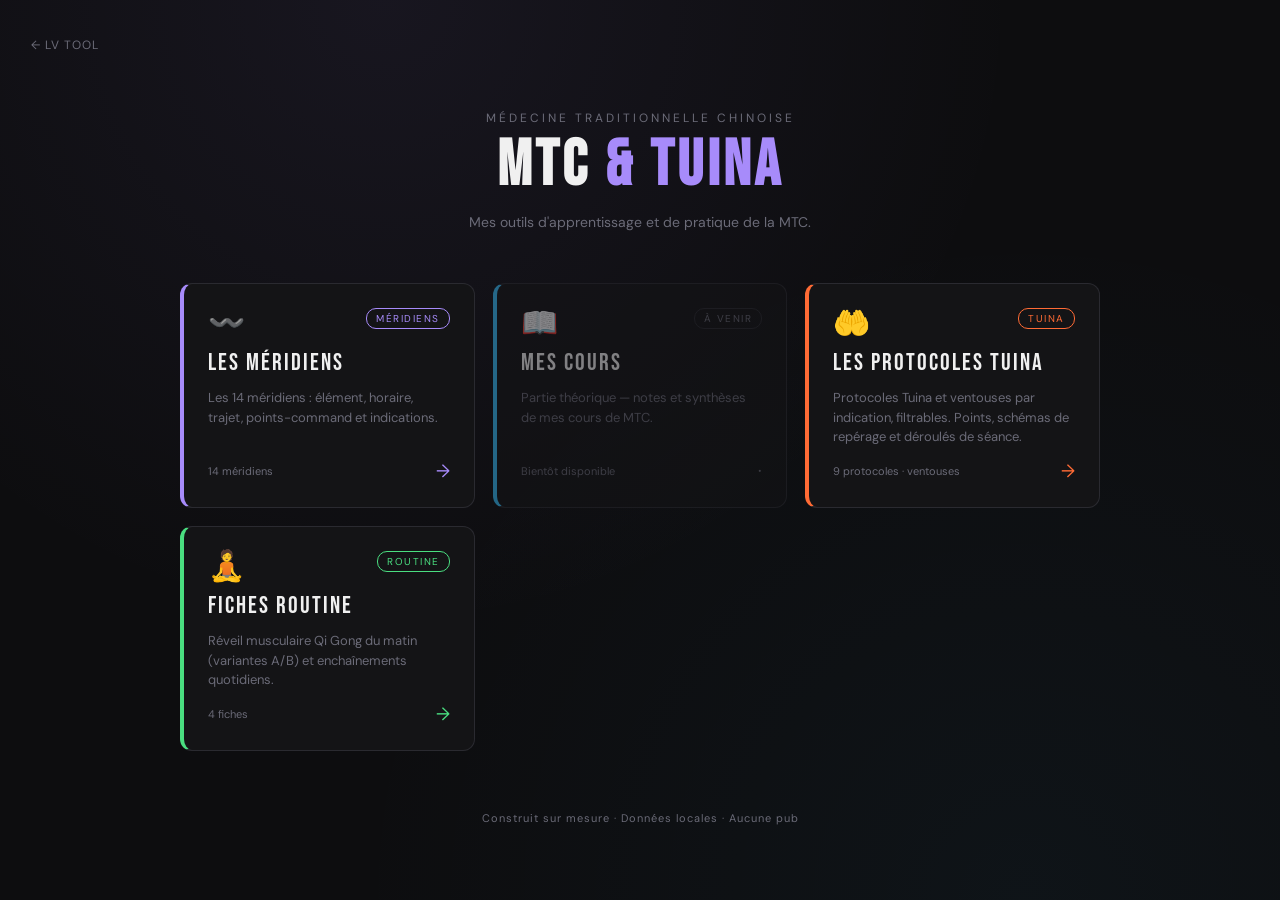
==== index.html @ 97e6f7b1 "feat: memoire de navigation LV (retour + reprise apres rechargement)" ====
<!DOCTYPE html>
<html lang="fr">
<head>
<meta charset="UTF-8">
<meta name="viewport" content="width=device-width, initial-scale=1.0">
<title>MTC — Mes Outils</title>
<link href="https://fonts.googleapis.com/css2?family=Bebas+Neue&family=DM+Sans:wght@400;500;600;700&display=swap" rel="stylesheet">
<style>
:root{--bg:#0d0d0f;--surf:#141416;--surf2:#1c1c20;--bdr:#2a2a30;--acc:#e8ff47;--acc2:#ff6b35;--warn:#ff9500;--txt:#f0f0f0;--mut:#6b6b78;--grn:#4ade80;--red:#f87171;--purp:#a78bfa;--blue:#38bdf8}
*{box-sizing:border-box;margin:0;padding:0}
html,body{background:var(--bg);color:var(--txt);font-family:'DM Sans',sans-serif;min-height:100vh;-webkit-font-smoothing:antialiased}
body{display:flex;flex-direction:column;align-items:center;padding:30px 20px 60px;background:radial-gradient(circle at 30% 0%,rgba(167,139,250,.07),transparent 50%),radial-gradient(circle at 80% 100%,rgba(56,189,248,.04),transparent 50%),var(--bg)}
.back{align-self:flex-start;font-size:12px;color:var(--mut);text-decoration:none;letter-spacing:1px;margin-bottom:30px;padding:6px 10px;border-radius:6px;border:1px solid transparent;transition:.2s}
.back:hover{color:var(--acc);border-color:var(--bdr)}
header{text-align:center;margin:20px 0 50px;animation:fadeIn .6s ease}
.hello{font-size:12px;letter-spacing:3px;text-transform:uppercase;color:var(--mut);margin-bottom:8px}
h1{font-family:'Bebas Neue',sans-serif;font-size:clamp(44px,7vw,64px);letter-spacing:4px;line-height:1;color:var(--txt)}
h1 .accent{color:var(--purp)}
.subtitle{font-size:14px;color:var(--mut);margin-top:14px;max-width:520px;line-height:1.5}
.tools{display:grid;grid-template-columns:repeat(auto-fit,minmax(260px,1fr));gap:18px;max-width:920px;width:100%}
.tool-card{position:relative;background:var(--surf);border:1px solid var(--bdr);border-left:4px solid var(--accent-color);border-radius:12px;padding:24px;text-decoration:none;color:inherit;transition:.25s;display:flex;flex-direction:column;gap:12px;animation:fadeUp .5s ease backwards;overflow:hidden}
.tool-card:nth-child(1){animation-delay:.1s}.tool-card:nth-child(2){animation-delay:.2s}.tool-card:nth-child(3){animation-delay:.3s}.tool-card:nth-child(4){animation-delay:.4s}
.tool-card.active{cursor:pointer}
.tool-card.active:hover{border-color:var(--accent-color);transform:translateY(-3px);box-shadow:0 10px 30px rgba(0,0,0,.3)}
.tool-card.coming-soon{opacity:.5;cursor:not-allowed}
.t-head{display:flex;justify-content:space-between;align-items:flex-start;gap:10px}
.t-icon{font-size:30px;line-height:1}
.t-tag{font-size:10px;letter-spacing:1.5px;text-transform:uppercase;color:var(--mut);padding:3px 9px;border:1px solid var(--bdr);border-radius:10px}
.tool-card.active .t-tag{color:var(--accent-color);border-color:var(--accent-color)}
.t-name{font-family:'Bebas Neue',sans-serif;font-size:24px;letter-spacing:2px;color:var(--txt);line-height:1.1}
.t-desc{font-size:13px;color:var(--mut);line-height:1.5;flex:1}
.t-foot{display:flex;justify-content:space-between;align-items:center;font-size:11px;color:var(--mut)}
.t-arrow{color:var(--mut);font-size:18px;transition:.2s}
.tool-card.active .t-arrow{color:var(--accent-color)}
.tool-card.active:hover .t-arrow{transform:translateX(4px)}
footer{margin-top:60px;font-size:11px;color:var(--mut);letter-spacing:1px;text-align:center}
@keyframes fadeIn{from{opacity:0}to{opacity:1}}
@keyframes fadeUp{from{opacity:0;transform:translateY(20px)}to{opacity:1;transform:translateY(0)}}
@media (max-width:600px){body{padding:24px 16px 40px}header{margin-bottom:36px}h1{font-size:38px;letter-spacing:2px}.tool-card{padding:20px}}
</style><script src="/lvnav.js"></script>
</head><body>

<a class="back" href="https://skeunou.github.io/">← LV TOOL</a>

<header>
  <div class="hello">Médecine Traditionnelle Chinoise</div>
  <h1>MTC <span class="accent">& TUINA</span></h1>
  <div class="subtitle">Mes outils d'apprentissage et de pratique de la MTC.</div>
</header>

<main class="tools">
  <a href="https://skeunou.github.io/mtc-meridiens/" class="tool-card active" style="--accent-color:var(--purp)">
    <div class="t-head"><div class="t-icon">〰️</div><div class="t-tag">Méridiens</div></div>
    <div class="t-name">LES MÉRIDIENS</div>
    <div class="t-desc">Les 14 méridiens : élément, horaire, trajet, points-command et indications.</div>
    <div class="t-foot"><span>14 méridiens</span><span class="t-arrow">→</span></div>
  </a>
  <div class="tool-card coming-soon" style="--accent-color:var(--blue)">
    <div class="t-head"><div class="t-icon">📖</div><div class="t-tag">À venir</div></div>
    <div class="t-name">MES COURS</div>
    <div class="t-desc">Partie théorique — notes et synthèses de mes cours de MTC.</div>
    <div class="t-foot"><span>Bientôt disponible</span><span class="t-arrow">·</span></div>
  </div>
  <a href="https://skeunou.github.io/mtc-tuina/" class="tool-card active" style="--accent-color:var(--acc2)">
    <div class="t-head"><div class="t-icon">🤲</div><div class="t-tag">Tuina</div></div>
    <div class="t-name">LES PROTOCOLES TUINA</div>
    <div class="t-desc">Protocoles Tuina et ventouses par indication, filtrables. Points, schémas de repérage et déroulés de séance.</div>
    <div class="t-foot"><span>9 protocoles · ventouses</span><span class="t-arrow">→</span></div>
  </a>
  <a href="https://skeunou.github.io/mtc/routines/" class="tool-card active" style="--accent-color:var(--grn)">
    <div class="t-head"><div class="t-icon">🧘</div><div class="t-tag">Routine</div></div>
    <div class="t-name">FICHES ROUTINE</div>
    <div class="t-desc">Réveil musculaire Qi Gong du matin (variantes A/B) et enchaînements quotidiens.</div>
    <div class="t-foot"><span>4 fiches</span><span class="t-arrow">→</span></div>
  </a>
</main>

<footer>Construit sur mesure · Données locales · Aucune pub</footer>

<script>
if(window.LVNAV){ LVNAV.init({ app:"mtc-hub", snapshot:function(){return{};}, restore:function(){} }); }
</script>
</body></html>
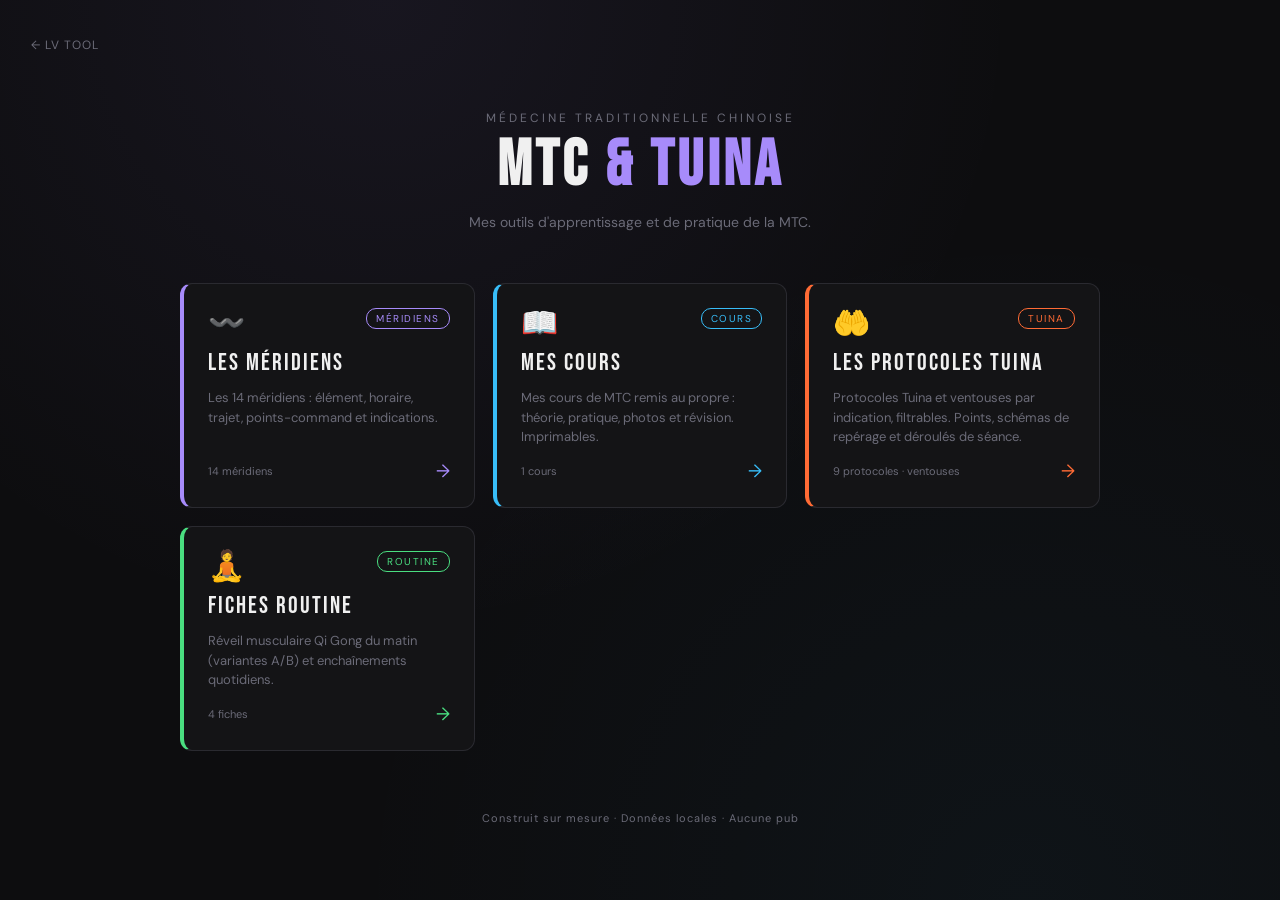
==== commit c93fa294: "Ajout section Mes cours + cours week-end novembre 2026 (ventouses, lombalgie, genou) Co-Authored-By:" ====
--- a/index.html
+++ b/index.html
@@ -55,12 +55,12 @@
     <div class="t-desc">Les 14 méridiens : élément, horaire, trajet, points-command et indications.</div>
     <div class="t-foot"><span>14 méridiens</span><span class="t-arrow">→</span></div>
   </a>
-  <div class="tool-card coming-soon" style="--accent-color:var(--blue)">
-    <div class="t-head"><div class="t-icon">📖</div><div class="t-tag">À venir</div></div>
+  <a href="https://skeunou.github.io/mtc/cours/" class="tool-card active" style="--accent-color:var(--blue)">
+    <div class="t-head"><div class="t-icon">📖</div><div class="t-tag">Cours</div></div>
     <div class="t-name">MES COURS</div>
-    <div class="t-desc">Partie théorique — notes et synthèses de mes cours de MTC.</div>
-    <div class="t-foot"><span>Bientôt disponible</span><span class="t-arrow">·</span></div>
-  </div>
+    <div class="t-desc">Mes cours de MTC remis au propre : théorie, pratique, photos et révision. Imprimables.</div>
+    <div class="t-foot"><span>1 cours</span><span class="t-arrow">→</span></div>
+  </a>
   <a href="https://skeunou.github.io/mtc-tuina/" class="tool-card active" style="--accent-color:var(--acc2)">
     <div class="t-head"><div class="t-icon">🤲</div><div class="t-tag">Tuina</div></div>
     <div class="t-name">LES PROTOCOLES TUINA</div>
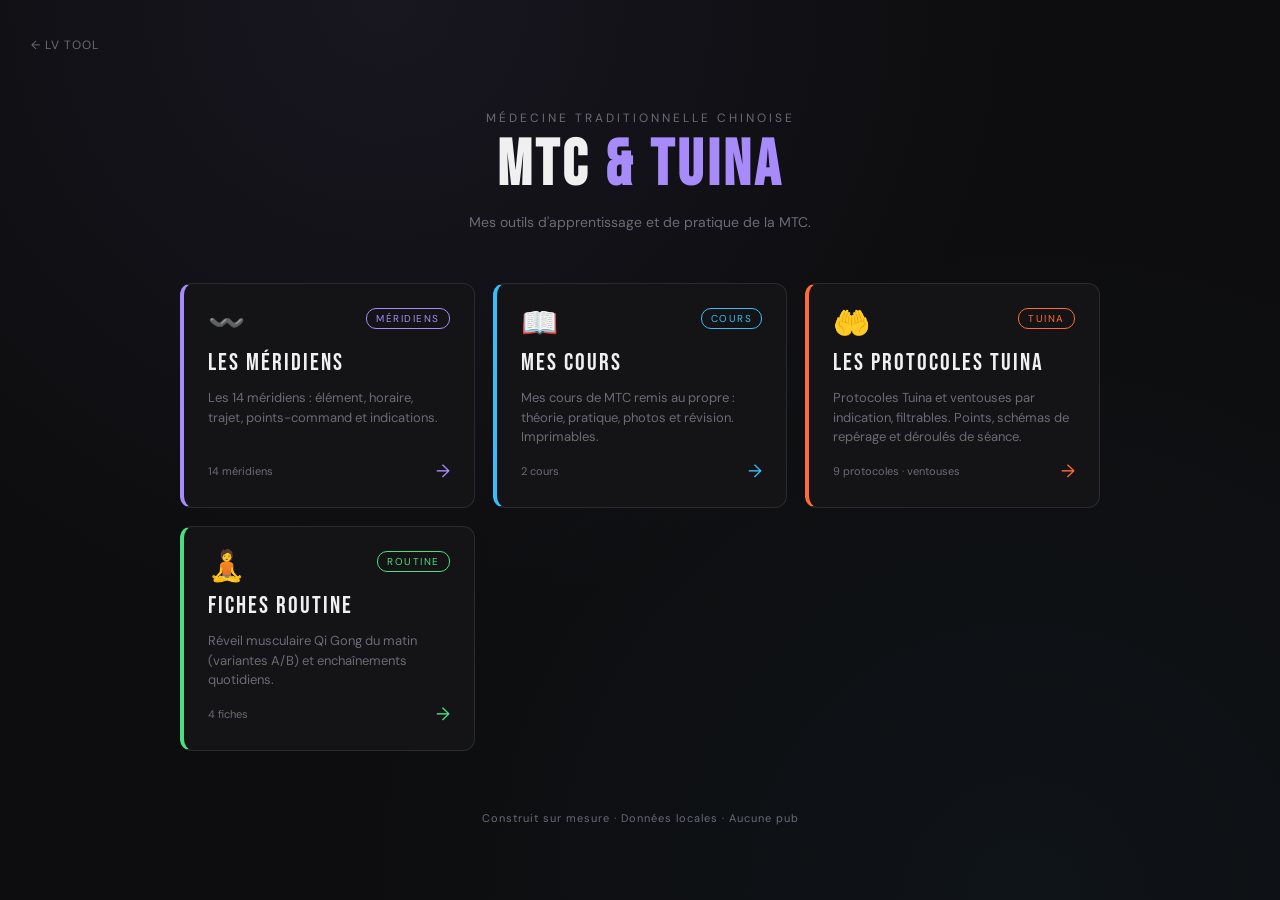
==== commit 53326fc1: "Cours : intègre le polycopié lombalgie/genou/ventouses + notes, ajoute le cours Vide et Plénitude, s" ====
--- a/index.html
+++ b/index.html
@@ -59,7 +59,7 @@
     <div class="t-head"><div class="t-icon">📖</div><div class="t-tag">Cours</div></div>
     <div class="t-name">MES COURS</div>
     <div class="t-desc">Mes cours de MTC remis au propre : théorie, pratique, photos et révision. Imprimables.</div>
-    <div class="t-foot"><span>1 cours</span><span class="t-arrow">→</span></div>
+    <div class="t-foot"><span>2 cours</span><span class="t-arrow">→</span></div>
   </a>
   <a href="https://skeunou.github.io/mtc-tuina/" class="tool-card active" style="--accent-color:var(--acc2)">
     <div class="t-head"><div class="t-icon">🤲</div><div class="t-tag">Tuina</div></div>
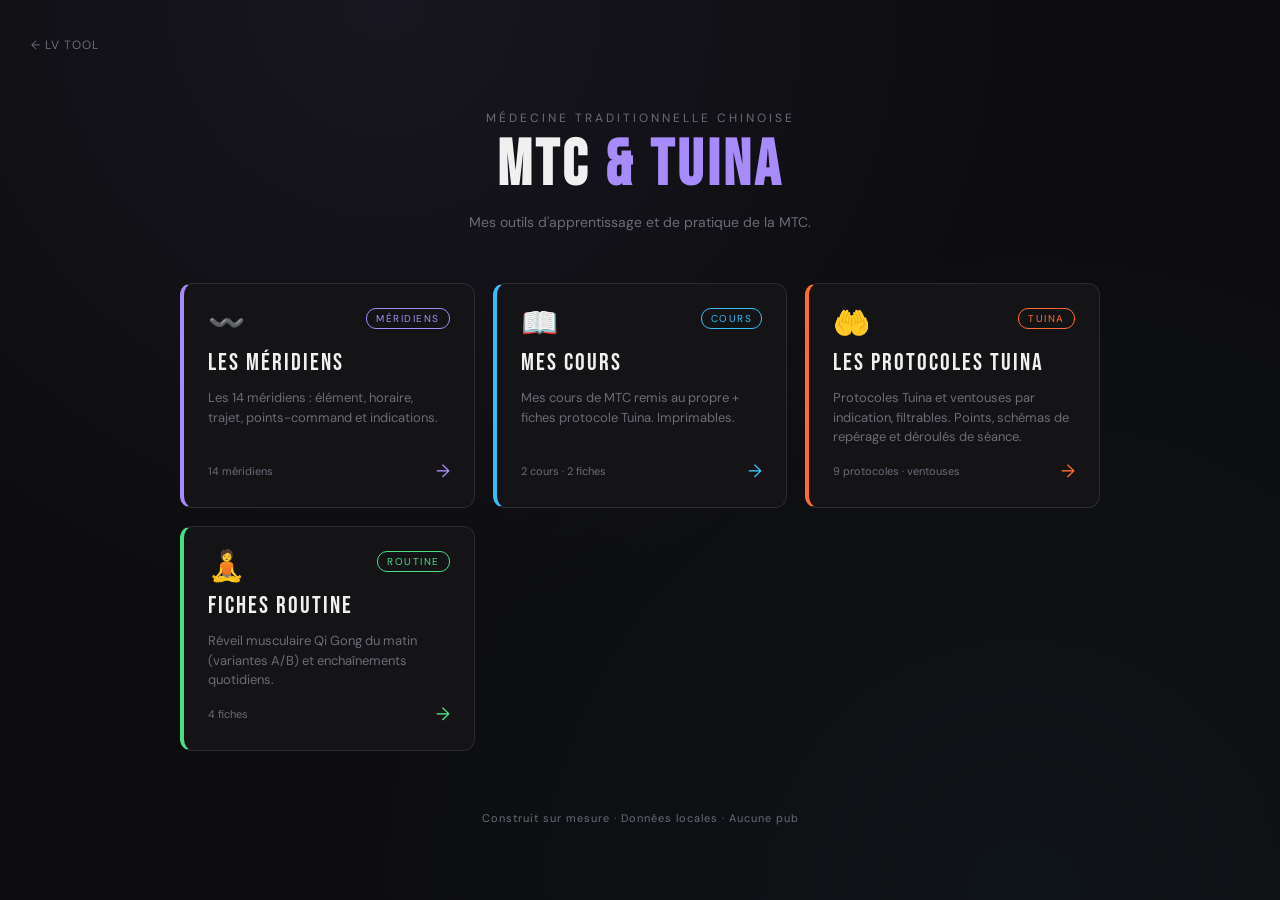
==== commit 9683e2a8: "Cours mis à jour avec le rattrapage (mots de la prof) + fiches protocole Tuina lombalgie et genou Co" ====
--- a/index.html
+++ b/index.html
@@ -58,8 +58,8 @@
   <a href="https://skeunou.github.io/mtc/cours/" class="tool-card active" style="--accent-color:var(--blue)">
     <div class="t-head"><div class="t-icon">📖</div><div class="t-tag">Cours</div></div>
     <div class="t-name">MES COURS</div>
-    <div class="t-desc">Mes cours de MTC remis au propre : théorie, pratique, photos et révision. Imprimables.</div>
-    <div class="t-foot"><span>2 cours</span><span class="t-arrow">→</span></div>
+    <div class="t-desc">Mes cours de MTC remis au propre + fiches protocole Tuina. Imprimables.</div>
+    <div class="t-foot"><span>2 cours · 2 fiches</span><span class="t-arrow">→</span></div>
   </a>
   <a href="https://skeunou.github.io/mtc-tuina/" class="tool-card active" style="--accent-color:var(--acc2)">
     <div class="t-head"><div class="t-icon">🤲</div><div class="t-tag">Tuina</div></div>
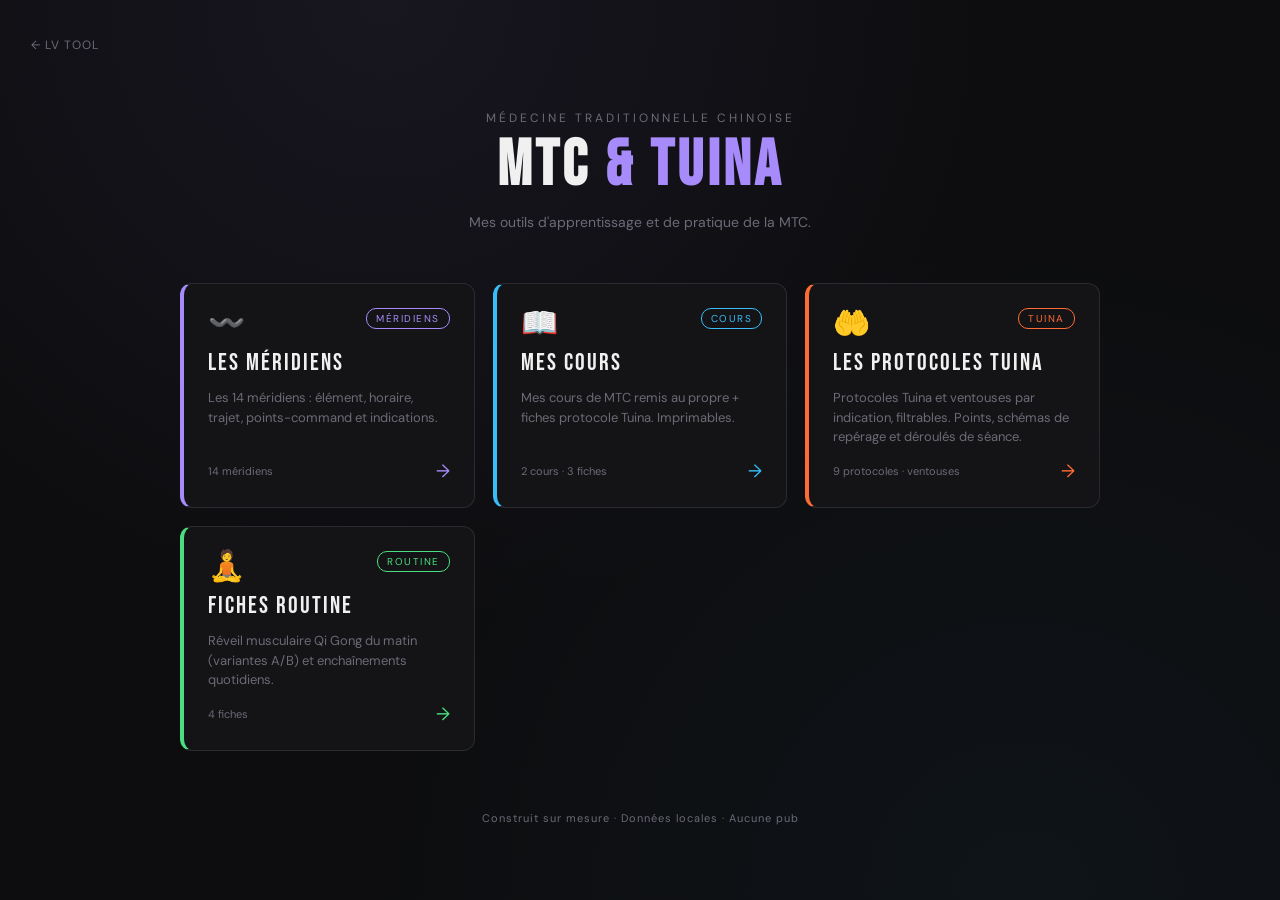
==== commit 86d04795: "Ajout fiche technique Ventouses Co-Authored-By: Claude Opus 5.5 <noreply@anthropic.com> Claude-Sessi" ====
--- a/index.html
+++ b/index.html
@@ -59,7 +59,7 @@
     <div class="t-head"><div class="t-icon">📖</div><div class="t-tag">Cours</div></div>
     <div class="t-name">MES COURS</div>
     <div class="t-desc">Mes cours de MTC remis au propre + fiches protocole Tuina. Imprimables.</div>
-    <div class="t-foot"><span>2 cours · 2 fiches</span><span class="t-arrow">→</span></div>
+    <div class="t-foot"><span>2 cours · 3 fiches</span><span class="t-arrow">→</span></div>
   </a>
   <a href="https://skeunou.github.io/mtc-tuina/" class="tool-card active" style="--accent-color:var(--acc2)">
     <div class="t-head"><div class="t-icon">🤲</div><div class="t-tag">Tuina</div></div>
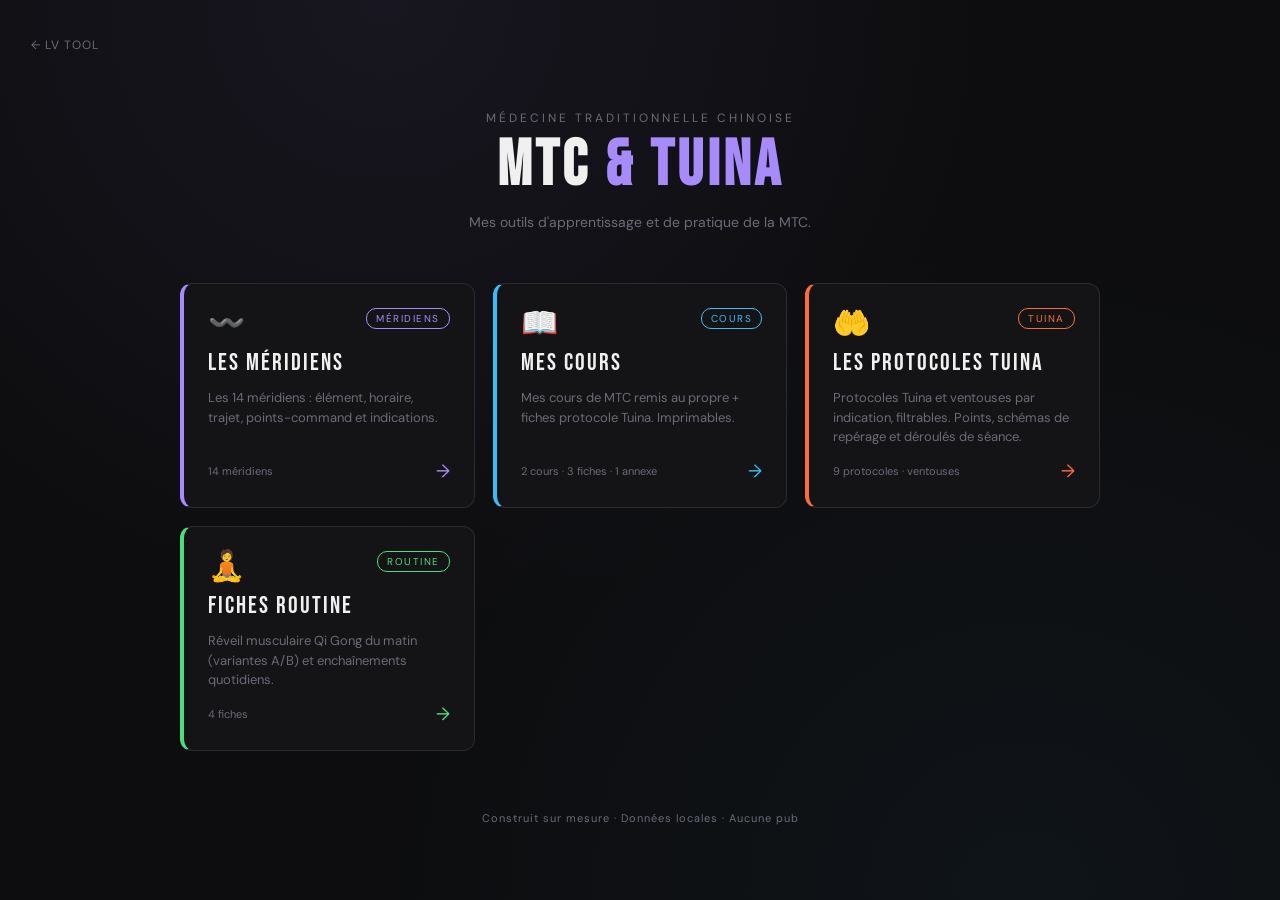
==== commit be1f35db: "Ajout section Annexes + annexe Yin et Yang Co-Authored-By: Claude Opus 5.5 <noreply@anthropic.com> C" ====
--- a/index.html
+++ b/index.html
@@ -59,7 +59,7 @@
     <div class="t-head"><div class="t-icon">📖</div><div class="t-tag">Cours</div></div>
     <div class="t-name">MES COURS</div>
     <div class="t-desc">Mes cours de MTC remis au propre + fiches protocole Tuina. Imprimables.</div>
-    <div class="t-foot"><span>2 cours · 3 fiches</span><span class="t-arrow">→</span></div>
+    <div class="t-foot"><span>2 cours · 3 fiches · 1 annexe</span><span class="t-arrow">→</span></div>
   </a>
   <a href="https://skeunou.github.io/mtc-tuina/" class="tool-card active" style="--accent-color:var(--acc2)">
     <div class="t-head"><div class="t-icon">🤲</div><div class="t-tag">Tuina</div></div>
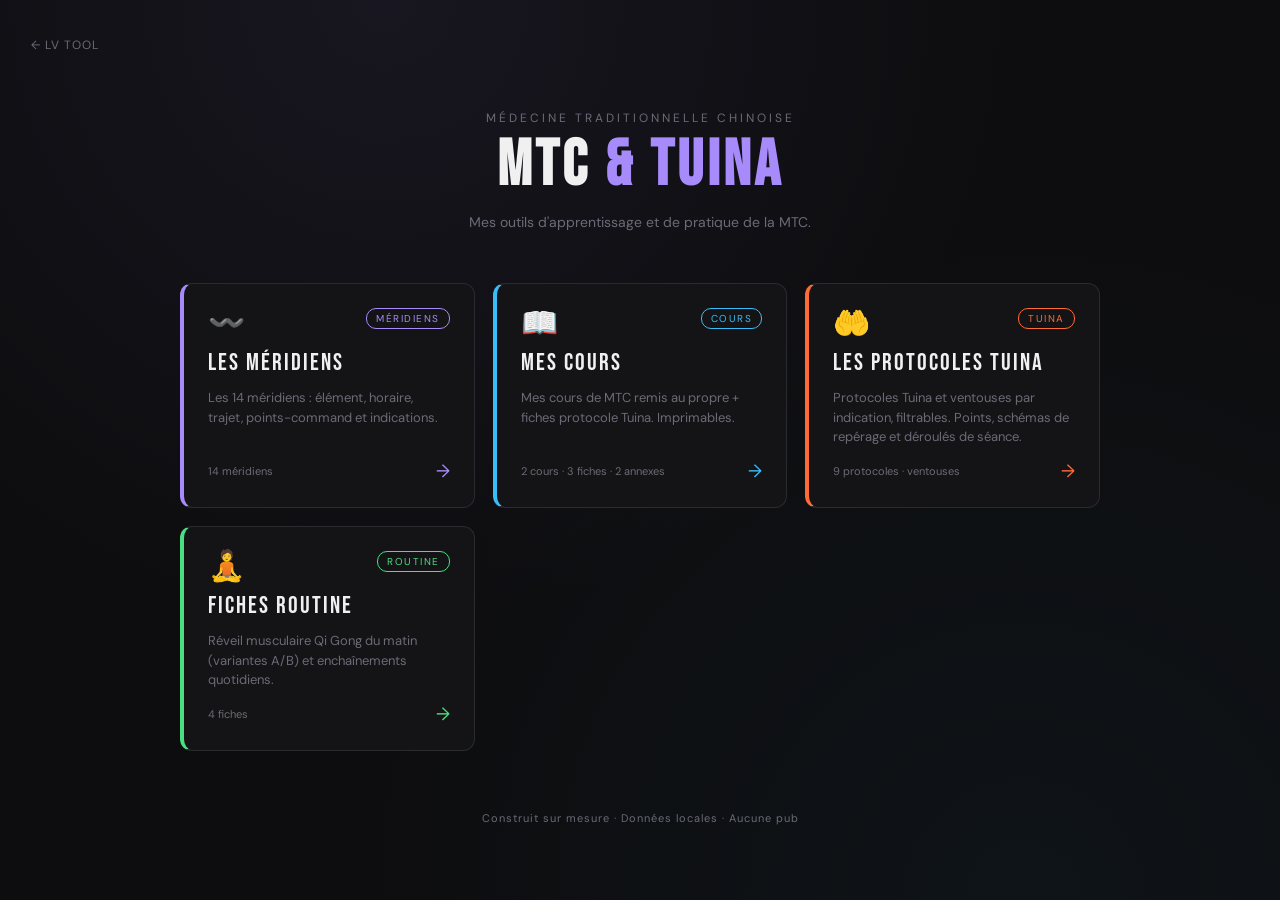
==== commit 9964d224: "Annexe : le réseau des méridiens principaux Co-Authored-By: Claude Opus 5.5 <noreply@anthropic.com> " ====
--- a/index.html
+++ b/index.html
@@ -59,7 +59,7 @@
     <div class="t-head"><div class="t-icon">📖</div><div class="t-tag">Cours</div></div>
     <div class="t-name">MES COURS</div>
     <div class="t-desc">Mes cours de MTC remis au propre + fiches protocole Tuina. Imprimables.</div>
-    <div class="t-foot"><span>2 cours · 3 fiches · 1 annexe</span><span class="t-arrow">→</span></div>
+    <div class="t-foot"><span>2 cours · 3 fiches · 2 annexes</span><span class="t-arrow">→</span></div>
   </a>
   <a href="https://skeunou.github.io/mtc-tuina/" class="tool-card active" style="--accent-color:var(--acc2)">
     <div class="t-head"><div class="t-icon">🤲</div><div class="t-tag">Tuina</div></div>
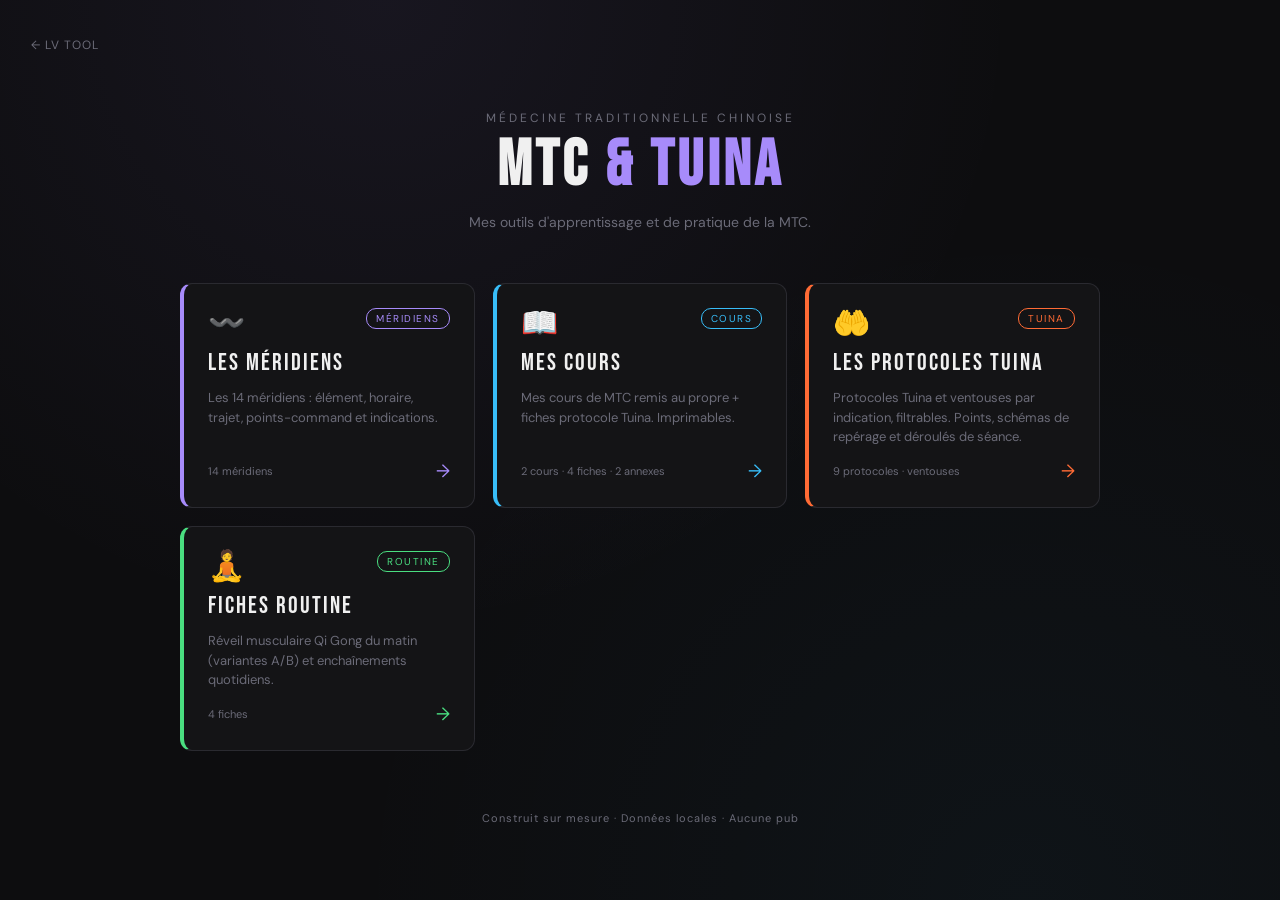
==== commit 0530d4a9: "Fiche protocole de base avec pictogrammes redessinés Co-Authored-By: Claude Opus 5.5 <noreply@anthro" ====
--- a/index.html
+++ b/index.html
@@ -59,7 +59,7 @@
     <div class="t-head"><div class="t-icon">📖</div><div class="t-tag">Cours</div></div>
     <div class="t-name">MES COURS</div>
     <div class="t-desc">Mes cours de MTC remis au propre + fiches protocole Tuina. Imprimables.</div>
-    <div class="t-foot"><span>2 cours · 3 fiches · 2 annexes</span><span class="t-arrow">→</span></div>
+    <div class="t-foot"><span>2 cours · 4 fiches · 2 annexes</span><span class="t-arrow">→</span></div>
   </a>
   <a href="https://skeunou.github.io/mtc-tuina/" class="tool-card active" style="--accent-color:var(--acc2)">
     <div class="t-head"><div class="t-icon">🤲</div><div class="t-tag">Tuina</div></div>
